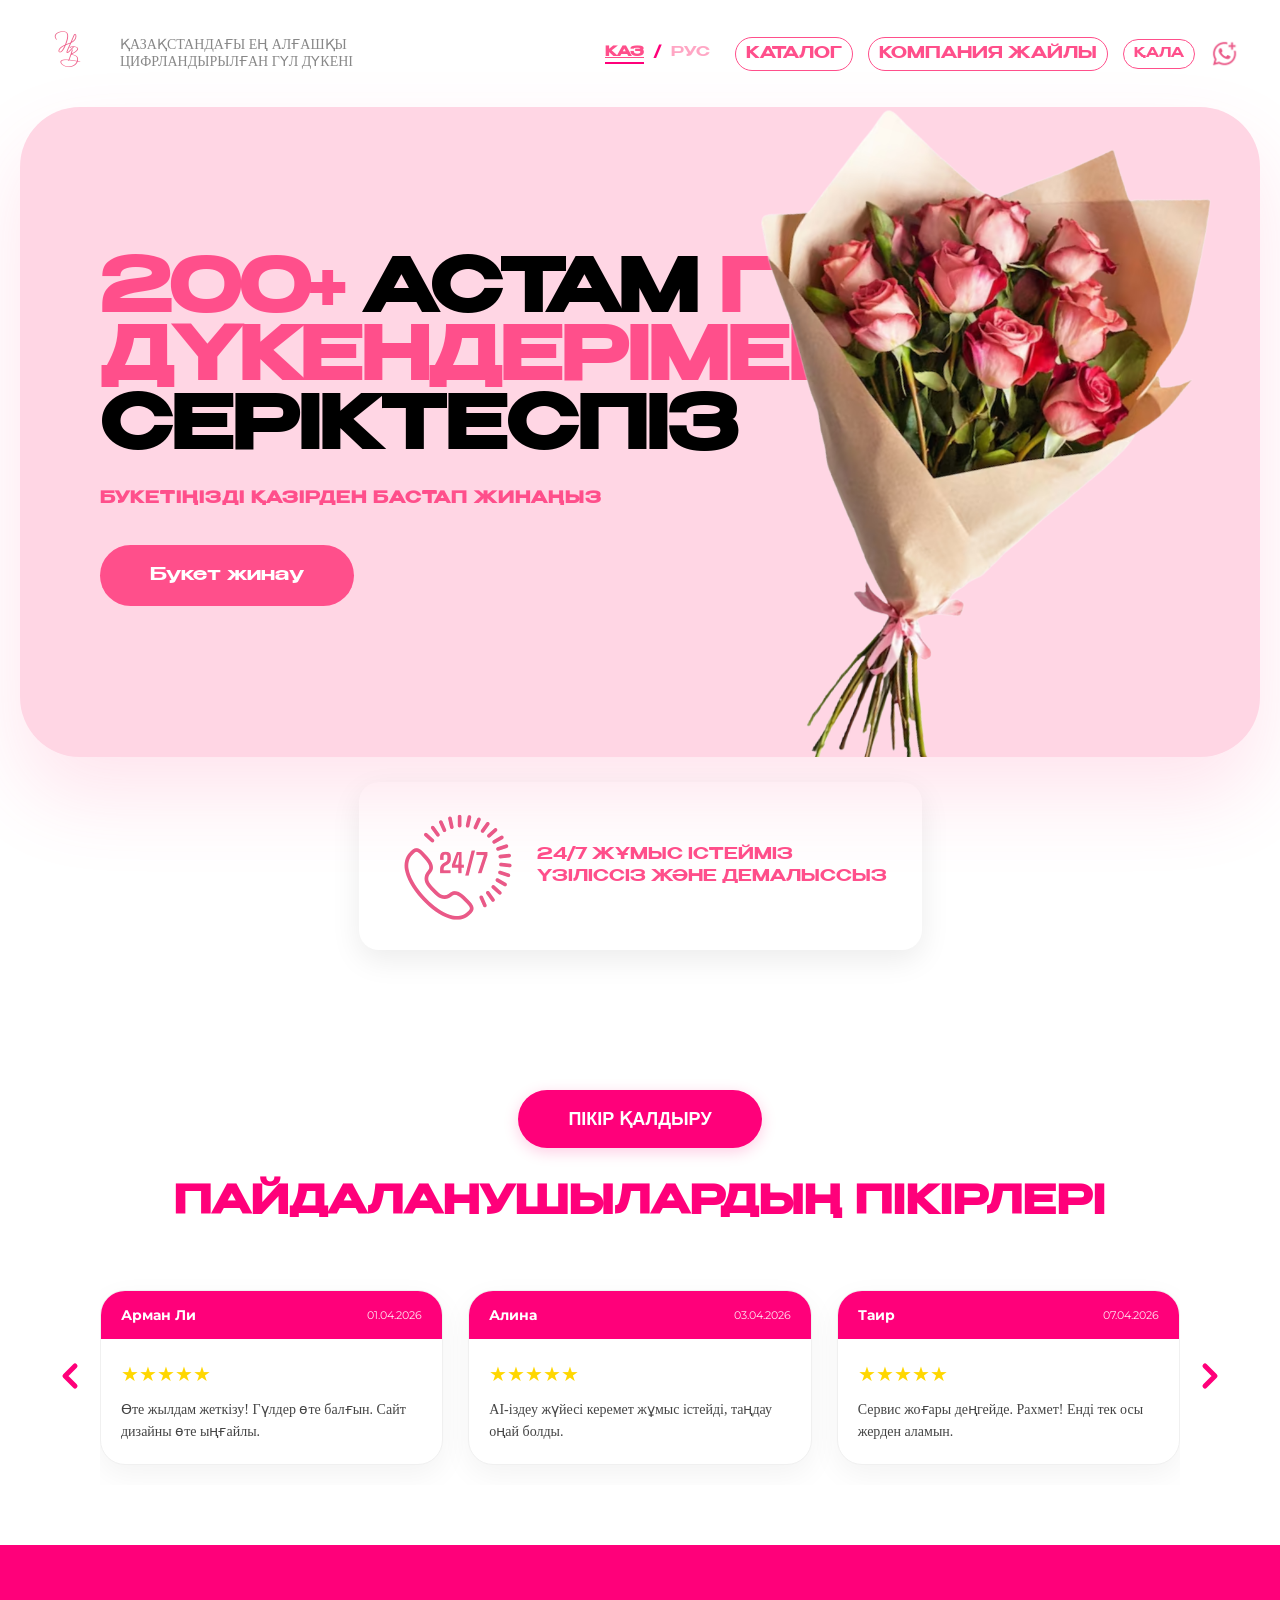
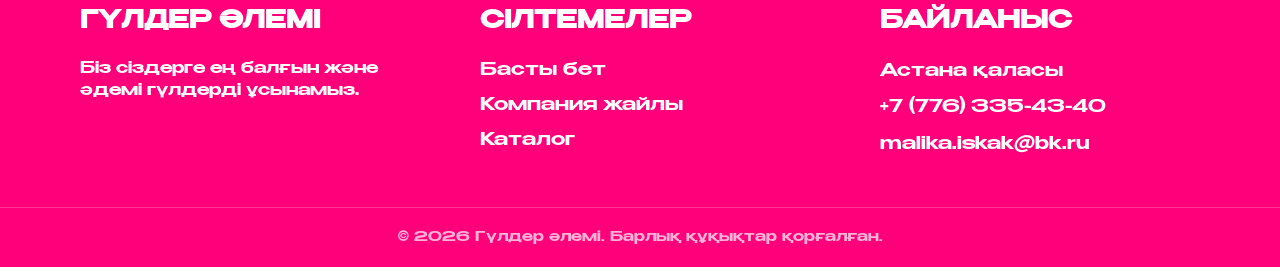
==== index.html @ bf3012ef "Add files via upload" ====
<!DOCTYPE html>
<html lang="kk">
<head>
<meta charset="UTF-8">
<meta name="viewport" content="width=device-width, initial-scale=1.0">
<title>Flower Service</title>
<link rel="stylesheet" href="style.css">
<link href="https://fonts.googleapis.com/css2?family=Montserrat:wght@400;700;900&display=swap" rel="stylesheet">

<style>
    :root {
        --pink: #FF007A;
        --light-pink: #FFF5F9;
    }

    body { font-family: 'Montserrat', sans-serif; margin: 0; }

    /* Секция отзывов */
    .reviews-section { padding: 60px 0; text-align: center; background: #fff; overflow: hidden; }

    /* Кнопка ТЕПЕРЬ САМАЯ ПЕРВАЯ */
    .btn-write-review {
        background: var(--pink);
        color: white;
        padding: 18px 50px;
        border-radius: 40px;
        border: none;
        cursor: pointer;
        font-size: 18px;
        font-weight: 700;
        transition: 0.3s;
        margin-bottom: 30px;
        text-transform: uppercase;
        box-shadow: 0 4px 15px rgba(255, 0, 122, 0.2);
    }
    .btn-write-review:hover { transform: scale(1.03); box-shadow: 0 6px 20px rgba(255, 0, 122, 0.4); }

    /* Заголовок ПОД кнопкой */
    .reviews-title {
        font-weight: 900;
        color: var(--pink);
        font-size: clamp(24px, 5vw, 38px);
        text-transform: uppercase;
        margin-bottom: 40px;
        letter-spacing: 1px;
    }

    /* Карусель */
    .carousel-container {
        display: flex;
        align-items: center;
        justify-content: center;
        max-width: 1200px;
        margin: 0 auto;
        position: relative;
    }
    .carousel-track-container { width: 90%; overflow: hidden; padding: 20px 0; }
    .carousel-track { display: flex; transition: transform 0.6s cubic-bezier(0.25, 1, 0.5, 1); gap: 25px; }

    /* Карточка отзыва */
    .review-card {
        min-width: calc(33.333% - 17px);
        background: white;
        border-radius: 25px;
        overflow: hidden;
        display: flex;
        flex-direction: column;
        box-shadow: 0 10px 30px rgba(0,0,0,0.05);
        border: 1px solid #f0f0f0;
        text-align: left;
    }

    .review-card-header {
        background: var(--pink);
        padding: 15px 20px;
        display: flex;
        justify-content: space-between;
        align-items: center;
        color: white;
    }
    .review-name { font-weight: 700; font-size: 14px; }
    .review-date { font-size: 11px; opacity: 0.9; }

    .review-body { padding: 20px; }
    .review-stars { color: #FFD700; font-size: 20px; margin-bottom: 10px; }
    .review-text { font-size: 14px; color: #444; line-height: 1.6; font-weight: 400; }

    /* Навигация */
    .nav-arrow { background: none; border: none; cursor: pointer; padding: 10px; transition: 0.3s; }
    .nav-arrow svg { width: 40px; height: 40px; fill: none; stroke: var(--pink); stroke-width: 3; }
    .nav-arrow:hover { transform: scale(1.2); }

    /* Оверлей модального окна */
    #review-overlay {
        position: fixed; top: 0; left: 0; width: 100%; height: 100%;
        background: rgba(0, 0, 0, 0); z-index: 9999; visibility: hidden;
        backdrop-filter: blur(0px); transition: 0.5s; display: flex; align-items: center; justify-content: center;
    }
    #review-overlay.active { background: rgba(0, 0, 0, 0.7); visibility: visible; backdrop-filter: blur(8px); }

    .modal-step {
        background: white; width: 90%; max-width: 550px; border-radius: 35px;
        padding: 50px; box-sizing: border-box; display: none; flex-direction: column; gap: 20px;
        box-shadow: 0 25px 50px rgba(0,0,0,0.3); transform: scale(0.8); transition: 0.3s;
        text-align: center; position: relative;
    }
    .modal-step.active { display: flex; transform: scale(1); }

    /* Кнопка закрытия (Икс) */
    .close-modal-btn {
        position: absolute; top: 20px; right: 25px;
        font-size: 32px; color: var(--pink); cursor: pointer;
        font-weight: bold; line-height: 1; transition: 0.3s;
    }
    .close-modal-btn:hover { transform: scale(1.2); }

    .modal-step h2 { color: var(--pink); font-weight: 900; text-transform: uppercase; font-size: 24px; margin: 0; }

    .modal-step input, .modal-step textarea {
        background: #f9f9f9; border: 2px solid #eee; padding: 15px 20px;
        border-radius: 15px; font-family: inherit; font-size: 16px; outline: none; transition: 0.3s;
    }
    .modal-step input:focus, .modal-step textarea:focus { border-color: var(--pink); background: white; }

    /* Класс для пустых полей */
    .input-error { border-color: #ff4d4d !important; background: #fff1f1 !important; }

    .modal-buttons { display: flex; gap: 10px; justify-content: center; width: 100%; }

    .btn-next-step {
        background: var(--pink); color: white; border: none; padding: 18px;
        border-radius: 35px; font-weight: 700; cursor: pointer; text-transform: uppercase; font-size: 16px; flex: 2;
    }
    .btn-back-step {
        background: #e0e0e0; color: #555; border: none; padding: 18px;
        border-radius: 35px; font-weight: 700; cursor: pointer; text-transform: uppercase; font-size: 16px; flex: 1;
    }

    .star-selector { display: flex; justify-content: center; gap: 15px; margin: 20px 0; }
    .star-selector span { font-size: 55px; color: #e0e0e0; cursor: pointer; transition: 0.2s; }
    .star-selector span.hovered, .star-selector span.selected { color: #FFB800; transform: scale(1.1); }

    @media (max-width: 900px) { .review-card { min-width: calc(50% - 13px); } }
    @media (max-width: 600px) { .review-card { min-width: 100%; } .nav-arrow { display: none; } }
</style>
</head>

<body>

<header class="header">
  <div class="header-left">
    <a href="index.html"><img src="images/logo.png" class="logo"></a>
    <div class="slogan">ҚАЗАҚСТАНДАҒЫ ЕҢ АЛҒАШҚЫ ЦИФРЛАНДЫРЫЛҒАН ГҮЛ ДҮКЕНІ</div>
  </div>

  <div class="header-right-nav">
    <div class="lang-switch">
        <a href="index.html" class="lang active">КАЗ</a> /
        <a href="index_ru.html" class="lang">РУС</a>
    </div>
    <a href="catalog.html" class="nav-btn">КАТАЛОГ</a>
    <a href="about.html" class="nav-btn">КОМПАНИЯ ЖАЙЛЫ</a>
    <div class="city-container">
        <button type="button" class="nav-btn" id="cityBtn">ҚАЛА</button>
        <div class="city-dropdown" id="cityMenu">
            <a href="#" class="city-link">Астана</a>
            <a href="#" class="city-link">Алматы</a>
        </div>
    </div>
    <a href="https://wa.me/77763354340" class="whatsapp-link">
        <img src="images/whastapp.png" alt="" class="whatsapp-icon-img">
    </a>
  </div>
</header>

<section class="hero-wrapper">
  <div class="hero">
    <div class="hero-text">
      <h1>
        <span class="count">200+</span>
        <span class="black">АСТАМ</span>
        <span class="pink">ГҮЛ</span><br>
        <span class="pink">ДҮКЕНДЕРІМЕН</span><br>
        <span class="black">СЕРІКТЕСПІЗ</span>
      </h1>
      <p class="subtitle-text">БУКЕТІҢІЗДІ ҚАЗІРДЕН БАСТАП ЖИНАҢЫЗ</p>
      <a href="AI.html" style="text-decoration: none;">
        <button class="main-btn">Букет жинау</button>
      </a>
    </div>
    <img src="images/bouquet.png" class="hero-image">
  </div>
</section>

<div class="info">
  <div class="info-box">
    <img src="images/phone.png">
    <div>
      <strong>24/7 ЖҰМЫС ІСТЕЙМІЗ</strong><br>
        ҮЗІЛІССІЗ ЖӘНЕ ДЕМАЛЫССЫЗ
    </div>
  </div>
</div>

<section class="reviews-section">
    <button class="btn-write-review" onclick="openReviewModal()">Пікір қалдыру</button>
    <h2 class="reviews-title">ПАЙДАЛАНУШЫЛАРДЫҢ ПІКІРЛЕРІ</h2>

    <div class="carousel-container">
        <button class="nav-arrow" onclick="moveSlide(-1)">
            <svg viewBox="0 0 24 24"><path d="M15 18l-6-6 6-6" stroke-linecap="round" stroke-linejoin="round"/></svg>
        </button>
        <div class="carousel-track-container">
            <div class="carousel-track" id="reviewsTrack"></div>
        </div>
        <button class="nav-arrow" onclick="moveSlide(1)">
            <svg viewBox="0 0 24 24"><path d="M9 18l6-6-6-6" stroke-linecap="round" stroke-linejoin="round"/></svg>
        </button>
    </div>
</section>

<div id="review-overlay">
    <div class="modal-step active" id="step1">
        <div class="close-modal-btn" onclick="closeReviewModal()">×</div>
        <h2>Өзіңізді таныстырыңыз</h2>
        <input type="text" id="revName" placeholder="Атыңыз">
        <input type="text" id="revSurname" placeholder="Жөніңіз">
        <div class="modal-buttons">
            <button class="btn-next-step" onclick="validateStep1()">Келесі</button>
        </div>
    </div>

    <div class="modal-step" id="step2">
        <div class="close-modal-btn" onclick="closeReviewModal()">×</div>
        <h2>Пікіріңізді жазыңыз</h2>
        <textarea id="revText" placeholder="Сізге бәрі ұнады ма?"></textarea>
        <div class="modal-buttons">
            <button class="btn-back-step" onclick="goToStep(1)">Артқа</button>
            <button class="btn-next-step" onclick="validateStep2()">Келесі</button>
        </div>
    </div>

    <div class="modal-step" id="step3">
        <div class="close-modal-btn" onclick="closeReviewModal()">×</div>
        <h2>Бізді бағалаңыз</h2>
        <div class="star-selector" id="starContainer">
            <span data-v="1">★</span><span data-v="2">★</span><span data-v="3">★</span><span data-v="4">★</span><span data-v="5">★</span>
        </div>
        <p style="color: #999; font-size: 14px;">Жұлдызшаны таңдаған соң пікір жарияланады</p>
        <div class="modal-buttons">
            <button class="btn-back-step" onclick="goToStep(2)">Назад</button>
        </div>
    </div>
</div>

<footer class="main-footer">
    <div class="footer-container">
        <div class="footer-section">
            <h3 class="footer-title">ГҮЛДЕР ӘЛЕМІ</h3>
            <p>Біз сіздерге ең балғын және әдемі гүлдерді ұсынамыз.</p>
        </div>
        <div class="footer-section">
            <h3 class="footer-title">Сілтемелер</h3>
            <ul class="footer-links">
                <li><a href="index.html">Басты бет</a></li>
                <li><a href="about.html">Компания жайлы</a></li>
                <li><a href="catalog.html">Каталог</a></li>
            </ul>
        </div>
        <div class="footer-section">
            <h3 class="footer-title">Байланыс</h3>
            <ul class="footer-contact">
                <li> Астана қаласы</li>
                <li> +7 (776) 335-43-40</li>
                <li> malika.iskak@bk.ru</li>
            </ul>
        </div>
    </div>
    <div class="footer-bottom">
        <p>&copy; 2026 Гүлдер әлемі. Барлық құқықтар қорғалған.</p>
    </div>
</footer>

<script>
    let currentSlide = 0;
    let selectedStars = 0;
    // ОБЩИЙ КЛЮЧ
    const STORAGE_KEY = 'userReviews_shared';

    const initialReviews = [
        { name: "Арман", surname: "Ли", text: "Өте жылдам жеткізу! Гүлдер өте балғын. Сайт дизайны өте ыңғайлы.", stars: 5, date: "01.04.2026" },
        { name: "Алина", surname: "", text: "AI-іздеу жүйесі керемет жұмыс істейді, таңдау оңай болды.", stars: 5, date: "03.04.2026" },
        { name: "Таир", surname: "", text: "Сервис жоғары деңгейде. Рахмет! Енді тек осы жерден аламын.", stars: 5, date: "07.04.2026" }
    ];

    if (!localStorage.getItem(STORAGE_KEY)) {
        localStorage.setItem(STORAGE_KEY, JSON.stringify(initialReviews));
    }

    function renderReviews() {
        const track = document.getElementById('reviewsTrack');
        const reviews = JSON.parse(localStorage.getItem(STORAGE_KEY));
        track.innerHTML = reviews.map(rev => `
            <div class="review-card">
                <div class="review-card-header">
                    <span class="review-name">${rev.name} ${rev.surname}</span>
                    <span class="review-date">${rev.date}</span>
                </div>
                <div class="review-body">
                    <div class="review-stars">${'★'.repeat(rev.stars)}${'☆'.repeat(5-rev.stars)}</div>
                    <div class="review-text">${rev.text}</div>
                </div>
            </div>
        `).join('');
    }

    function openReviewModal() { document.getElementById('review-overlay').classList.add('active'); }

    function closeReviewModal() {
        document.getElementById('review-overlay').classList.remove('active');
        setTimeout(() => goToStep(1), 400);
    }

    function goToStep(step) {
        document.querySelectorAll('.modal-step').forEach(el => el.classList.remove('active'));
        document.getElementById('step' + step).classList.add('active');
    }

    function validateStep1() {
        const name = document.getElementById('revName');
        const surname = document.getElementById('revSurname');
        let isValid = true;
        if (!name.value.trim()) { name.classList.add('input-error'); isValid = false; }
        else { name.classList.remove('input-error'); }
        if (!surname.value.trim()) { surname.classList.add('input-error'); isValid = false; }
        else { surname.classList.remove('input-error'); }
        if (isValid) goToStep(2);
    }

    function validateStep2() {
        const text = document.getElementById('revText');
        if (!text.value.trim()) {
            text.classList.add('input-error');
        } else {
            text.classList.remove('input-error');
            goToStep(3);
        }
    }

    const stars = document.querySelectorAll('#starContainer span');
    stars.forEach((star, index) => {
        star.onmouseover = () => stars.forEach((s, i) => i <= index ? s.classList.add('hovered') : s.classList.remove('hovered'));
        star.onmouseout = () => stars.forEach(s => s.classList.remove('hovered'));
        star.onclick = () => {
            selectedStars = index + 1;
            saveReview();
        };
    });

    function saveReview() {
        const name = document.getElementById('revName').value;
        const surname = document.getElementById('revSurname').value;
        const text = document.getElementById('revText').value;
        const date = new Date().toLocaleDateString('ru-RU');

        const reviews = JSON.parse(localStorage.getItem(STORAGE_KEY));
        reviews.unshift({ name, surname, text, stars: selectedStars, date });
        localStorage.setItem(STORAGE_KEY, JSON.stringify(reviews));

        document.getElementById('review-overlay').classList.remove('active');

        setTimeout(() => {
            goToStep(1);
            document.getElementById('revName').value = '';
            document.getElementById('revSurname').value = '';
            document.getElementById('revText').value = '';
            renderReviews();
            currentSlide = 0;
            updateSlider();
        }, 500);
    }

    function updateSlider() {
        const track = document.getElementById('reviewsTrack');
        const cards = document.querySelectorAll('.review-card');
        if (cards.length === 0) return;
        const cardWidth = cards[0].offsetWidth + 25;
        track.style.transform = `translateX(-${currentSlide * cardWidth}px)`;
    }

    function moveSlide(dir) {
        const reviews = JSON.parse(localStorage.getItem(STORAGE_KEY));
        const maxSlides = Math.max(0, reviews.length - (window.innerWidth > 900 ? 3 : window.innerWidth > 600 ? 2 : 1));
        currentSlide = Math.min(Math.max(currentSlide + dir, 0), maxSlides);
        updateSlider();
    }

    window.addEventListener('load', () => {
        renderReviews();
        updateSlider();
    });

    document.getElementById('cityBtn').onclick = (e) => {
        e.stopPropagation();
        document.getElementById('cityMenu').classList.toggle('show-cities');
    };
    document.querySelectorAll('.city-link').forEach(link => {
        link.onclick = function(e) {
            e.preventDefault();
            document.getElementById('cityBtn').textContent = this.textContent;
            document.getElementById('cityMenu').classList.remove('show-cities');
        };
    });
    document.onclick = () => document.getElementById('cityMenu').classList.remove('show-cities');
</script>
</body>
</html>
---- style.css ----
@font-face {
    font-family: 'Benzin';
    src: url('fonts/benzin-semibold.otf') format('opentype');
}

* {
    margin: 0;
    padding: 0;
    box-sizing: border-box;
}

body {
    background: white;
    font-family: 'Times New Roman', Times, serif;
    font-weight: normal;
}

.slogan {
    font-size: 15px;
    color: #888;
    max-width: 300px;
    font-weight: normal;
    font-family: 'Times New Roman', Times, serif;
}

.nav-btn,
.main-btn,
.city-btn,
.hero-text h1,
.count,
.pink,
.info-box,
.lang-switch,
.header a,
.about-header h1,
.subtitle-text,
header a button,
h1 {
    font-family: 'Benzin', sans-serif !important;
}

strong,
b,
li,
.about-text strong,
.about-text b {
    font-weight: normal !important;
}

.header {
    display: flex;
    justify-content: space-between;
    align-items: center;
    padding: 20px 40px;
}

.header-left {
    display: flex;
    align-items: center;
    gap: 15px;
}

.logo { height: 120px; }

.header-right {
    display: flex;
    align-items: center;
    gap: 30px;
}

.nav-btn,
.city-btn {
    background: #ffffff;
    border: 1px solid #ff4f8b;
    color: #ff4f8b;
    padding: 5px 10px;
    border-radius: 1000px;
    cursor: pointer;
    transition: 1.0s ease;
    white-space: nowrap;
    text-decoration: none;
    display: inline-block;
}

.nav-btn:hover,
.city-btn:hover { background: #e6e6e6; }


.whatsapp-btn { display: inline-block; }
.whatsapp {
    width: 40px;
    height: 40px;
    object-fit: contain;
    display: block;
}

.hero-wrapper { padding: 0 20px; }
.hero {
    max-width: 1600px;
    min-height: 650px;
    margin: auto;
    background: #ffd6e4;
    border-radius: 60px;
    padding: 60px 80px;
    display: flex;
    align-items: center;
    position: relative;
    overflow: hidden;
    box-shadow: 0 40px 80px rgba(255,79,139,.15);
}

.hero-text h1 {
    font-size: 72px;
    line-height: .95;
    letter-spacing: -1px;
}

.subtitle-text {
    font-size: 16px;
    color: #ff4f8b;
    display: block;
    margin-bottom: 20px;
}

.count, .pink { color: #ff4f8b; }
.black { color: black; }

.hero-text p {
    margin: 25px 0 35px;
    color: #ff4f8b;
    font-weight: 600;
    letter-spacing: 1px;
}

.main-btn {
    background: #ff4f8b;
    color: white;
    border: none;
    padding: 18px 50px;
    border-radius: 40px;
    font-size: 18px;
    cursor: pointer;
}

.hero-image {
    width: 850px;
    position: absolute;
    right: -130px;
    bottom: -130px;
}

.info { display: flex; justify-content: center; margin-top: 25px; }
.info-box {
    display: flex;
    gap: 15px;
    align-items: center;
    color: #ff4f8b;
    background: white;
    border-radius: 20px;
    padding: 20px 35px;
    box-shadow: 0 10px 30px rgba(0,0,0,.08);
}

.city-menu {
    position: absolute;
    top: 40px;
    right: 0;
    background: white;
    border-radius: 15px;
    box-shadow: 0 10px 25px rgba(0,0,0,.1);
    padding: 10px;
    display: none;
    flex-direction: column;
    gap: 10px;
    min-width: 150px;
    z-index: 10;
}
.city-menu.active { display: flex; }

.lang-switch {
    color: #ff4f8b;
    font-size: 14px;
    display: flex;
    gap: 10px;
}
.lang { cursor: pointer; transition: all 0.3s ease; }
.lang.active { font-weight: bold; text-decoration: underline; }

.page-container {
    max-width: 1200px;
    margin: 60px auto;
    padding: 0 40px;
}

.about-text ul li {
    font-weight: normal !important;
}
.about-image-side img {
    width: 100%;
    max-width: 300px;
    border-radius: 20px;
}

.about-intro-wrapper {
    display: flex;
    align-items: flex-start;
    gap: 50px;
    margin-bottom: 50px;
}

.about-image-side {
    flex: 0 0 280px;
}

.about-image-side img {
    width: 100%;
    height: auto;
    border-radius: 25px;
    display: block;
    object-fit: cover;
}

.about-text-side {
    flex: 1;
    display: flex;
    flex-direction: column;
}


.about-main-title {
    font-family: 'Benzin', sans-serif !important;
    color: #ff4f8b;
    font-size: 35px;
    margin-bottom: 30px;
    text-align: left !important;
}


.about-description p {
    font-family: 'Times New Roman', Times, serif !important;
    font-weight: normal !important;
    font-size: 25px;
    line-height: 1.6;
    color: #333;
    margin-bottom: 20px;
    text-align: left;
}

.photo-caption {
    font-family: 'Benzin', sans-serif !important;
    font-weight: bold !important;
    color: #ff4f8b;
    font-size: 20px;
    margin-top: 15px;
    text-align: center;
    line-height: 1.2;
}


.about-image-side {
    display: flex;
    flex-direction: column;
    align-items: center;
    flex: 0 0 280px;
}
.lang-switch a {
    text-decoration: none;
    color: #ff4f8b;
    opacity: 0.5;
    transition: 0.3s;
}

.lang-switch a.active {
    opacity: 1;
    font-weight: bold;
}

.about-text p {
    font-family: 'Times New Roman', Times, serif !important;
    font-size: 24px !important;
    line-height: 1.5;
    margin-bottom: 25px;
    font-weight: normal !important;
}

.about-text ul li {
    font-family: 'Times New Roman', Times, serif !important;
    font-size: 24px !important;
    margin-bottom: 15px;
    font-weight: normal !important;
}

.about-text strong, .about-text b {
    font-size: 24px !important;
    font-weight: bold !important;
}

.about-text ul {
    list-style: none;
    padding: 0;
    margin: 0;
}

.about-text ul li {
    font-family: 'Times New Roman', Times, serif !important;
    font-size: 24px !important;
    line-height: 1.6;
    margin-bottom: 15px;
    font-weight: normal !important;
}

.header {
    display: flex;
    align-items: center;
    padding: 20px 40px;
    background: white;
}

.header-left {
    display: flex;
    align-items: center;
    gap: 20px;
}

.header-right-nav {
    margin-left: auto;
    display: flex;
    align-items: center;
    gap: 20px;
}

.city-container {
    position: relative;
}

.city-dropdown {
    display: none;
    position: absolute;
    top: 110%;
    left: 0;
    background: white;
    border: 1px solid #ff4f8b;
    border-radius: 15px;
    box-shadow: 0 5px 15px rgba(0,0,0,0.1);
    z-index: 1000;
    min-width: 120px;
}

.city-dropdown a {
    display: block;
    padding: 10px 15px;
    color: #ff4f8b;
    text-decoration: none;
    font-family: 'Benzin', sans-serif;
    font-size: 14px;
}

.city-dropdown a:hover {
    background: #fff0f5;
}

.show-cities {
    display: block !important;
}
}

.nav-btn {
    font-family: 'Benzin', sans-serif !important;
    color: #ff4f8b;
    text-decoration: none;
    border: 1px solid #ff4f8b;
    padding: 8px 20px;
    border-radius: 50px;
    font-size: 14px;
    transition: 0.3s;
}

.nav-btn:hover {
    background: #ff4f8b;
    color: white;
}

.city-container {
    position: relative;
    display: inline-block;
}

.city-dropdown {
    display: none;
    position: absolute;
    top: 100%;
    left: 0;
    background-color: white;
    box-shadow: 0px 8px 16px rgba(0,0,0,0.1);
    border-radius: 15px;
    z-index: 100;
    min-width: 120px;
    margin-top: 10px;
    overflow: hidden;
}

.city-dropdown {
    display: none;
    position: absolute;
    background: white;
    border: 1px solid #ff4f8b;
    border-radius: 15px;
    z-index: 1000;
}

.show-cities {
    display: block !important;
}

.city-dropdown a:hover {
    background-color: #f1f1f1;
}

.whatsapp-link {
    text-decoration: none !important;
    display: flex;
    align-items: center;
}

.whatsapp-icon-img {
    width: 30px;
    height: 30px;
    display: block;
    object-fit: contain;
}

.main-footer {
    background-color: #ff007f;
    padding: 80px 0 40px 0;
    font-family: 'Benzin', 'Russo One', sans-serif;
    color: #ffd1dc;
}

.footer-container {
    max-width: 1200px;
    margin: 0 auto;
    display: flex;
    justify-content: space-between;
    align-items: flex-start;
    padding: 0 40px;
}

.footer-section {
    flex: 1;
    margin: 0 20px;
}


.footer-title {
    color: #ffffff;
    font-size: 1.8rem;
    text-transform: uppercase;
    margin-bottom: 35px;
    text-shadow: none;
    font-weight: bold;
    display: block;
}


.footer-links, .footer-contact {
    list-style: none;
    padding: 0;
    margin: 0;
}

.footer-links li, .footer-contact li {
    margin-bottom: 20px;
    font-size: 1.1rem;
}


.footer-links a {
    color: #ffd1dc;
    text-decoration: none;
    transition: 0.3s ease;
}

.footer-links a:hover {
    color: #ffffff;
    text-shadow: 0 0 10px #ffffff;
}

.footer-contact li {
    line-height: 1.5;
}


.footer-bottom {
    text-align: center;
    margin-top: 80px;
    padding-top: 30px;
    border-top: 1px solid rgba(255, 255, 255, 0.2);
    font-size: 0.9rem;
    color: rgba(255, 255, 255, 0.7);
}
:root {
    --pink: #FF007A;
    --light-pink: #FFD1E8;
}

.products-grid {
    display: grid;
    grid-template-columns: repeat(3, 1fr);
    gap: 20px;
    flex-grow: 1;
    margin-right: 60px; /* место для боковой плашки */
}

/* Стили карточки-ссылки */
.product-card {
    text-decoration: none; /* Убираем подчеркивание */
    color: inherit;
    transition: transform 0.2s;
    display: block;
}

.product-card:hover {
    transform: translateY(-5px); /* Эффект при наведении */
}

.product-card img {
    width: 100%;
    border-radius: 10px;
    aspect-ratio: 1 / 1;
    object-fit: cover;
}

.product-name {
    font-weight: bold;
    margin-top: 10px;
    text-align: center;
}

.product-price {
    color: #666;
    text-align: center;
    font-size: 0.9em;
}

/* Боковая вертикальная надпись */
.side-banner {
    position: absolute;
    right: 0;
    top: 0;
    background-color: var(--pink);
    color: white;
    width: 50px;
    height: 100%;
    border-radius: 25px 0 0 25px;
    display: flex;
    align-items: center;
    justify-content: center;
}

.side-banner span {
    writing-mode: vertical-rl;
    transform: rotate(180deg);
    font-weight: bold;
    white-space: nowrap;
}

.city-badge {
    border: 1px solid var(--pink);
    padding: 5px 10px;
    border-radius: 15px;
    background: white;
    font-weight: bold;
}

/* Контейнер для правильного позиционирования боковой панели */
.content-wrapper {
    display: flex;
    position: relative;
    padding-right: 70px; /* отступ для розовой полоски */
    align-items: flex-start;
}

/* Стили заголовка как на референсе */
.catalog-header h1 {
    background-color: var(--light-pink);
    color: var(--pink);
    display: inline-block;
    padding: 10px 60px;
    border-radius: 40px;
    font-size: 24px;
    margin: 20px 0 40px 0;
    width: 100%;
    text-align: center;
}

/* Ограничение размеров изображений */
.img-wrapper img {
    width: 100%;
    height: 300px; /* фиксированная высота для ровной сетки */
    object-fit: cover;
    border-radius: 15px;
}

.sidebar {
    min-width: 200px;
    margin-right: 30px;
}

/* Стили карточки товара */
.product-card {
    text-decoration: none;
    color: inherit;
    text-align: center;
    display: block;
    /* Добавляем плавность перехода */
    transition: transform 0.3s ease, box-shadow 0.3s ease;
}

/* Эффект при наведении */
.product-card:hover {
    /* Карточка приподнимается на 10 пикселей */
    transform: translateY(-10px);
}

.product-card img {
    width: 100%;
    aspect-ratio: 1/1;
    object-fit: cover;
    border-radius: 15px;
    background: #f5f5f5;
    /* Добавляем легкую тень при наведении на само фото */
    transition: box-shadow 0.3s ease;
}

.product-card:hover img {
    box-shadow: 0 10px 20px rgba(255, 0, 122, 0.2); /* Розоватая тень */
}

/* Выравнивание левой части (Лого + Слоган) */
.header-left {
    display: flex;
    align-items: center;
    gap: 20px; /* Расстояние между лого и текстом */
}

.logo {
    height: 60px; /* Настройте под ваш размер */
    width: auto;
}

.slogan {
    font-size: 14px;
    color: #888;
    max-width: 280px;
    line-height: 1.2;
    font-family: 'Times New Roman', Times, serif;
    text-transform: uppercase;
}

/* Выравнивание правой части (Навигация) */
.header-right-nav {
    display: flex;
    align-items: center;
    gap: 15px;
}

/* Стили для переключателя КАЗ / РУС */
.lang-switch {
    font-family: 'Benzin', sans-serif;
    font-size: 14px;
    color: var(--pink);
    margin-right: 10px;
}

.lang {
    text-decoration: none;
    color: var(--pink);
    opacity: 0.5;
    transition: 0.3s;
}

.lang.active {
    opacity: 1;
    font-weight: bold;
    border-bottom: 2px solid var(--pink);
}

.whatsapp-icon-img {
    width: 30px;
    height: 30px;
    display: block;
}

/* Растягиваем футер на всю ширину */
.main-footer {
    background-color: #ff007a; /* Ваш ярко-розовый цвет */
    width: 100vw;
    position: relative;
    left: 50%;
    right: 50%;
    margin-left: -50vw;
    margin-right: -50vw;
    padding: 60px 0 20px 0;
    color: white;
}

/* Контент внутри футера центрируем */
.footer-container {
    max-width: 1200px;
    margin: 0 auto;
    display: flex;
    justify-content: space-around;
    padding: 0 20px;
    gap: 40px;
}

.footer-section {
    flex: 1;
}

.footer-title {
    font-size: 24px;
    font-weight: bold;
    margin-bottom: 20px;
    text-transform: uppercase;
}

.footer-links, .footer-contact {
    list-style: none;
    padding: 0;
}

.footer-links li, .footer-contact li {
    margin-bottom: 10px;
}

.footer-links a {
    color: white;
    text-decoration: none;
    transition: opacity 0.3s;
}

.footer-links a:hover {
    opacity: 0.8;
}

.footer-bottom {
    text-align: center;
    margin-top: 40px;
    padding-top: 20px;
    border-top: 1px solid rgba(255, 255, 255, 0.2);
    font-size: 14px;
}

/* Стили для раздела отзывов */
.reviews-section {
    padding: 60px 40px;
    background-color: #fff;
    text-align: center;
}

.reviews-title {
    font-family: 'Benzin', sans-serif;
    color: #FF007A;
    font-size: 32px;
    margin-bottom: 40px;
    text-transform: uppercase;
}

.reviews-container {
    display: flex;
    justify-content: center;
    gap: 25px;
    flex-wrap: wrap; /* Чтобы на мобилках карточки вставали друг под друга */
}

.review-card {
    width: 350px;
    background-color: #FFE5F0; /* Светло-розовый фон карточки */
    border-radius: 30px;
    overflow: hidden;
    display: flex;
    flex-direction: column;
    box-shadow: 0 4px 15px rgba(0,0,0,0.05);
}

.review-header {
    background-color: #FF007A; /* Ярко-розовая шапка */
    padding: 15px 25px;
    display: flex;
    justify-content: space-between;
    align-items: center;
    color: white;
    font-family: 'Benzin', sans-serif;
    font-size: 14px;
}

.stars {
    color: #FFD700; /* Золотой цвет для звезд */
    font-size: 16px;
}

.review-body {
    padding: 25px;
    font-family: 'Times New Roman', serif;
    font-size: 16px;
    line-height: 1.5;
    color: #333;
    text-align: left;
}

/* Адаптация для мобильных устройств */
@media (max-width: 768px) {
    .review-card {
        width: 100%;
    }
}

.reviews-section {
    margin-top: 80px; /* Баннер мен пікірлер арасындағы қашықтық */
    padding: 60px 40px;
    background-color: #fff;
    text-align: center;
}

.reviews-title {
    font-family: 'Benzin', sans-serif;
    color: #FF007A;
    font-size: 32px;
    margin-bottom: 40px;
    text-transform: uppercase;
}

.reviews-container {
    display: flex;
    justify-content: center;
    gap: 25px;
    flex-wrap: wrap;
}

.review-card {
    width: 350px;
    background-color: #FFE5F0;
    border-radius: 30px;
    overflow: hidden;
    display: flex;
    flex-direction: column;
    box-shadow: 0 4px 15px rgba(0,0,0,0.05);
}

.review-header {
    background-color: #FF007A;
    padding: 15px 25px;
    display: flex;
    justify-content: space-between;
    align-items: center;
    color: white;
    font-family: 'Benzin', sans-serif;
    font-size: 14px;
}

.stars {
    color: #FFD700;
    font-size: 16px;
}

.review-body {
    padding: 25px;
    font-family: 'Times New Roman', serif;
    font-size: 16px;
    line-height: 1.5;
    color: #333;
    text-align: left;
}
.filter-title {
    font-family: 'Benzin', sans-serif;
    font-size: 18px;
    color: #000;
    margin-top: 25px;
    margin-bottom: 15px;
    text-transform: uppercase;
}

.filter-group {
    margin-bottom: 20px;
}ф

/* Стили для чекбокса, чтобы он был розовым как на макете */
.checkbox-container input:checked ~ .checkmark {
    background-color: #FF007A;
    border-color: #FF007A;
}
.product-card img {
            width: 100%;
            aspect-ratio: 1/1;
            object-fit: cover;
            border-radius: 15px;
            background: #f5f5f5; /* Серый фон, если картинка не прогрузилась */
            transition: 0.3s;
            display: block;
        }
        /* Адаптация под мобильные телефоны */
@media screen and (max-width: 480px) {
    /* 1. Делаем так, чтобы текст не вылезал за края */
    body {
        padding: 10px;
        font-size: 16px;
    }

    /* 2. Если у тебя есть блоки в ряд (например, карточки товаров),
       делаем их друг под другом */
    .hero, .info-box, .footer-container {
        flex-direction: column !important;
        text-align: center;
    }

    /* 3. Картинки букетов делаем на всю ширину экрана */
    .hero-image, .bouquet-card img {
        width: 100% !important;
        max-width: 300px;
        margin: 0 auto;
    }

    /* 4. Кнопки делаем крупнее, чтобы по ним было удобно попадать пальцем */
    .btn-order {
        width: 100%;
        padding: 20px;
    }
}
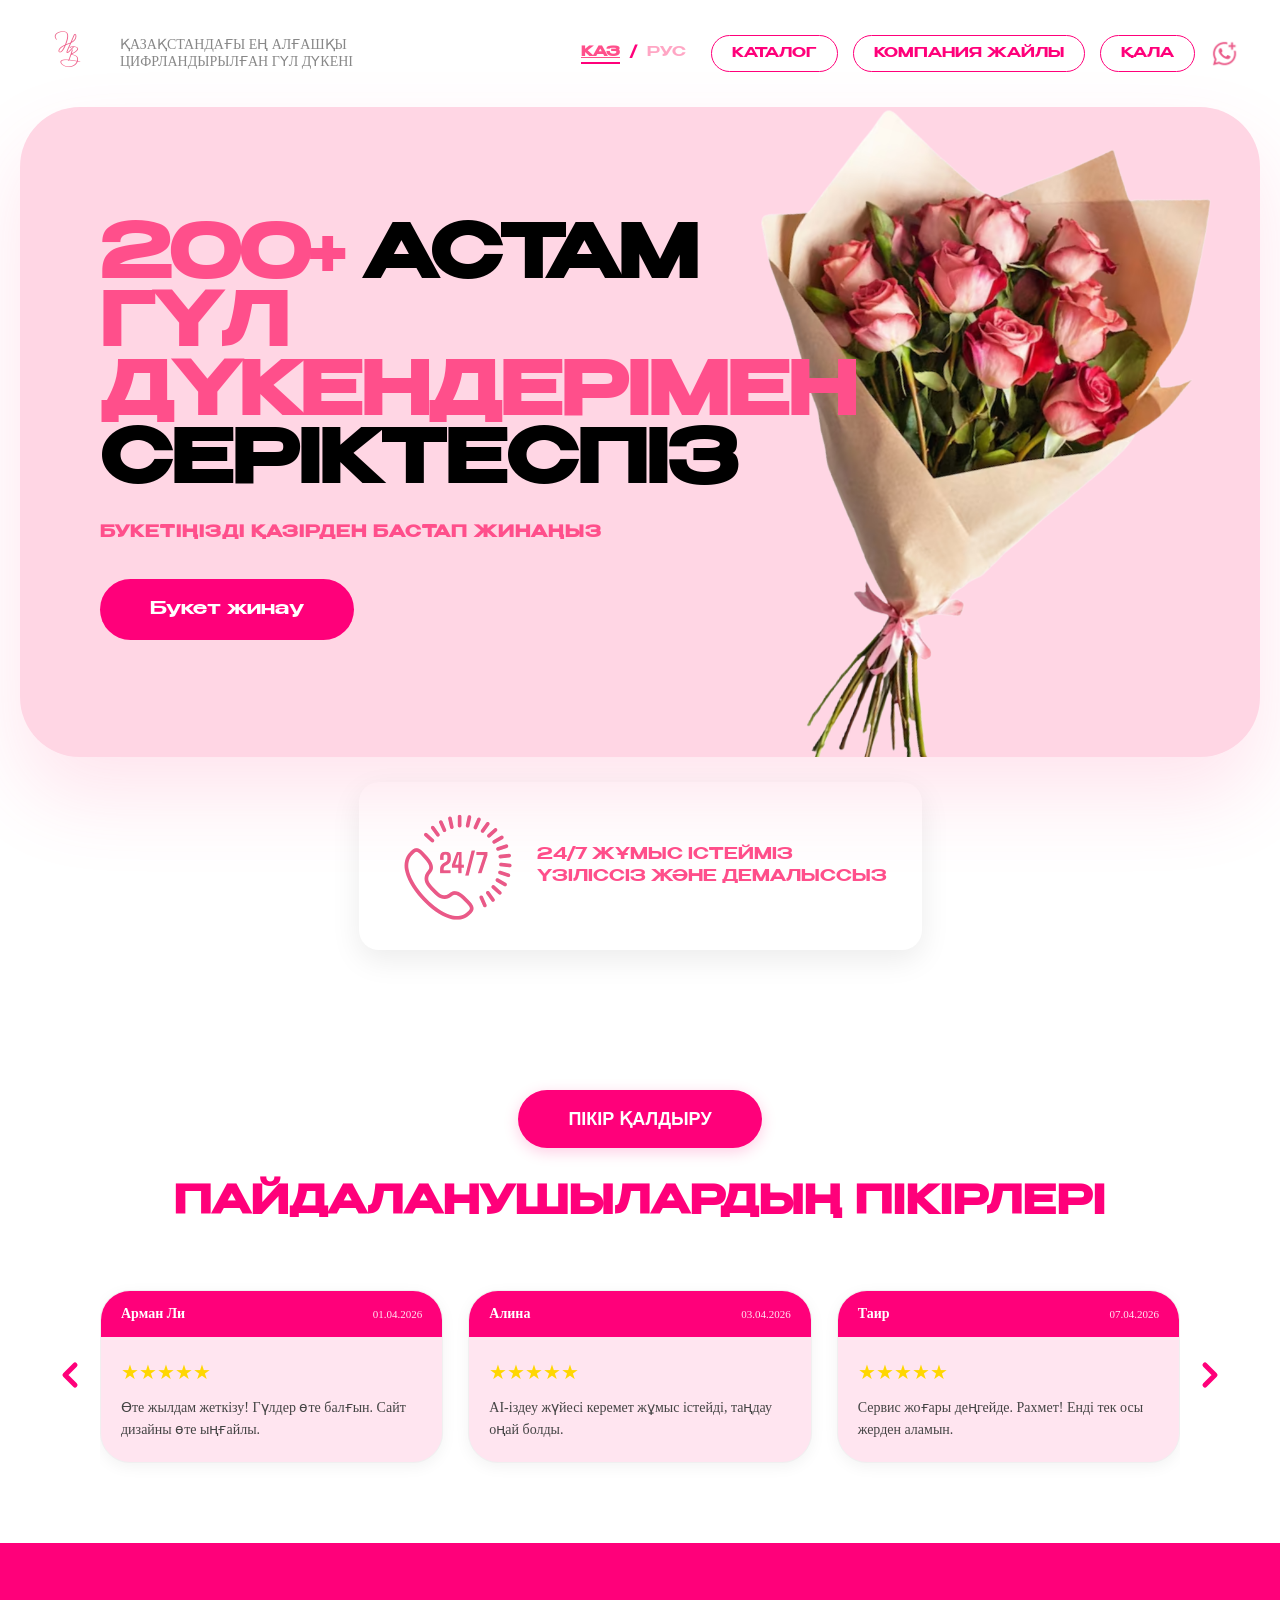
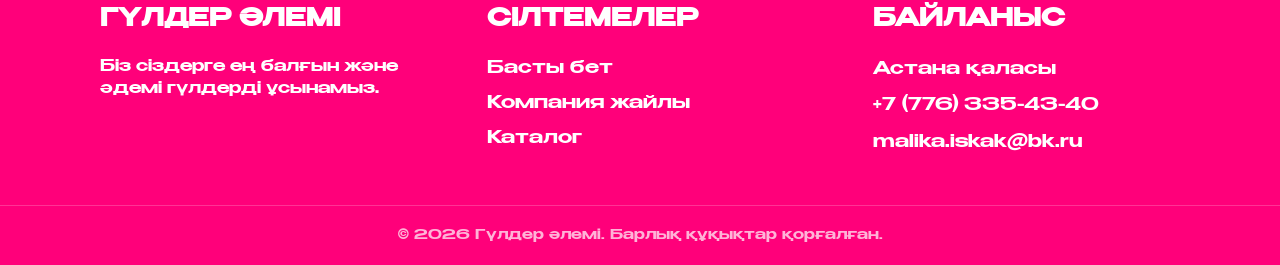
==== commit 9d8b3e07: "Update index.html" ====
--- a/index.html
+++ b/index.html
@@ -414,4 +414,5 @@
     document.onclick = () => document.getElementById('cityMenu').classList.remove('show-cities');
 </script>
 </body>
-</html>+</html>
+<link rel="stylesheet" href="mobile.css">
--- a/mobile.css
+++ b/mobile.css
@@ -0,0 +1,288 @@
+@font-face {
+    font-family: 'Benzin';
+    src: url('fonts/benzin-semibold.otf') format('opentype');
+}
+
+* {
+    margin: 0;
+    padding: 0;
+    box-sizing: border-box;
+}
+
+:root {
+    --pink: #FF007A;
+    --light-pink: #FFD1E8;
+}
+
+body {
+    background: white;
+    font-family: 'Times New Roman', Times, serif;
+    font-weight: normal;
+    overflow-x: hidden; /* Защита от горизонтальной прокрутки */
+}
+
+/* --- HEADER --- */
+.header {
+    display: flex;
+    justify-content: space-between;
+    align-items: center;
+    padding: 20px 40px;
+    background: white;
+}
+
+.header-left {
+    display: flex;
+    align-items: center;
+    gap: 20px;
+}
+
+.logo {
+    height: 60px;
+    width: auto;
+}
+
+.slogan {
+    font-size: 14px;
+    color: #888;
+    max-width: 280px;
+    line-height: 1.2;
+    font-family: 'Times New Roman', Times, serif;
+    text-transform: uppercase;
+}
+
+.header-right-nav {
+    margin-left: auto;
+    display: flex;
+    align-items: center;
+    gap: 15px;
+}
+
+/* --- TYPOGRAPHY & BUTTONS --- */
+.nav-btn, .main-btn, .city-btn, .hero-text h1, .count, .pink, .info-box, .lang-switch,
+.header a, .about-header h1, .subtitle-text, header a button, h1, .footer-title, .reviews-title {
+    font-family: 'Benzin', sans-serif !important;
+}
+
+.nav-btn, .city-btn {
+    background: #ffffff;
+    border: 1px solid var(--pink);
+    color: var(--pink);
+    padding: 8px 20px;
+    border-radius: 1000px;
+    cursor: pointer;
+    transition: 0.3s ease;
+    white-space: nowrap;
+    text-decoration: none;
+    font-size: 14px;
+}
+
+.nav-btn:hover, .city-btn:hover {
+    background: var(--pink);
+    color: white;
+}
+
+/* --- HERO SECTION --- */
+.hero-wrapper { padding: 0 20px; }
+.hero {
+    max-width: 1600px;
+    min-height: 650px;
+    margin: auto;
+    background: #ffd6e4;
+    border-radius: 60px;
+    padding: 60px 80px;
+    display: flex;
+    align-items: center;
+    position: relative;
+    overflow: hidden;
+    box-shadow: 0 40px 80px rgba(255,79,139,.15);
+}
+
+.hero-text {
+    position: relative;
+    z-index: 2;
+    max-width: 700px;
+}
+
+.hero-text h1 {
+    font-size: 72px;
+    line-height: .95;
+    letter-spacing: -1px;
+}
+
+.hero-image {
+    width: 850px;
+    position: absolute;
+    right: -130px;
+    bottom: -130px;
+    z-index: 1;
+}
+
+.main-btn {
+    background: var(--pink);
+    color: white;
+    border: none;
+    padding: 18px 50px;
+    border-radius: 40px;
+    font-size: 18px;
+    cursor: pointer;
+    transition: 0.3s;
+}
+
+/* --- CATALOG & GRID --- */
+.catalog-header h1 {
+    background-color: var(--light-pink);
+    color: var(--pink);
+    display: block;
+    padding: 12px 60px;
+    border-radius: 40px;
+    font-size: 24px;
+    margin: 20px auto 40px;
+    width: 90%;
+    text-align: center;
+}
+
+.layout {
+    display: flex;
+    padding: 0 5%;
+    gap: 20px;
+    position: relative;
+}
+
+.sidebar {
+    width: 220px;
+    flex-shrink: 0;
+}
+
+.products-grid {
+    display: grid;
+    grid-template-columns: repeat(3, 1fr);
+    gap: 30px;
+    flex-grow: 1;
+}
+
+.product-card {
+    text-decoration: none;
+    color: inherit;
+    text-align: center;
+    transition: transform 0.3s ease;
+}
+
+.product-card:hover { transform: translateY(-10px); }
+
+.product-card img {
+    width: 100%;
+    aspect-ratio: 1/1;
+    object-fit: cover;
+    border-radius: 15px;
+    background: #f5f5f5;
+}
+
+/* --- REVIEWS --- */
+.reviews-section {
+    padding: 60px 40px;
+    text-align: center;
+}
+
+.review-card {
+    width: 350px;
+    background-color: #FFE5F0;
+    border-radius: 30px;
+    overflow: hidden;
+    box-shadow: 0 4px 15px rgba(0,0,0,0.05);
+}
+
+.review-header {
+    background-color: var(--pink);
+    padding: 15px 25px;
+    display: flex;
+    justify-content: space-between;
+    color: white;
+}
+
+/* --- FOOTER --- */
+.main-footer {
+    background-color: var(--pink);
+    width: 100%;
+    padding: 60px 0 20px;
+    color: white;
+}
+
+.footer-container {
+    max-width: 1200px;
+    margin: 0 auto;
+    display: flex;
+    justify-content: space-around;
+    padding: 0 40px;
+}
+
+/* --- ADAPTIVE (MOBILE) --- */
+@media screen and (max-width: 1024px) {
+    .hero-text h1 { font-size: 48px; }
+    .hero-image { width: 600px; right: -50px; }
+    .products-grid { grid-template-columns: repeat(2, 1fr); }
+}
+
+@media screen and (max-width: 768px) {
+    .header { padding: 15px 20px; }
+    .slogan { display: none; } /* Скрываем слоган для экономии места */
+
+    .layout { flex-direction: column; }
+    .sidebar { width: 100%; margin-bottom: 30px; }
+
+    .hero {
+        padding: 40px 20px;
+        min-height: 450px;
+        border-radius: 30px;
+        flex-direction: column;
+        justify-content: flex-start;
+    }
+
+    .hero-text h1 { font-size: 36px; text-align: center; }
+    .hero-text p { text-align: center; }
+    .hero-image {
+        position: relative;
+        width: 100%;
+        max-width: 400px;
+        right: 0;
+        bottom: 0;
+        margin-top: 20px;
+    }
+
+    .footer-container {
+        flex-direction: column;
+        gap: 30px;
+        text-align: center;
+    }
+}
+
+@media screen and (max-width: 480px) {
+    .header {
+        flex-direction: column;
+        gap: 15px;
+    }
+
+    .header-right-nav {
+        width: 100%;
+        justify-content: center;
+        flex-wrap: wrap;
+    }
+
+    .products-grid {
+        grid-template-columns: 1fr; /* Одна колонка на узких экранах */
+        padding: 0 10px;
+    }
+
+    .catalog-header h1 {
+        font-size: 18px;
+        padding: 10px 20px;
+    }
+
+    .main-btn {
+        width: 100%;
+        padding: 15px 20px;
+    }
+
+    .review-card {
+        width: 100%;
+    }
+}
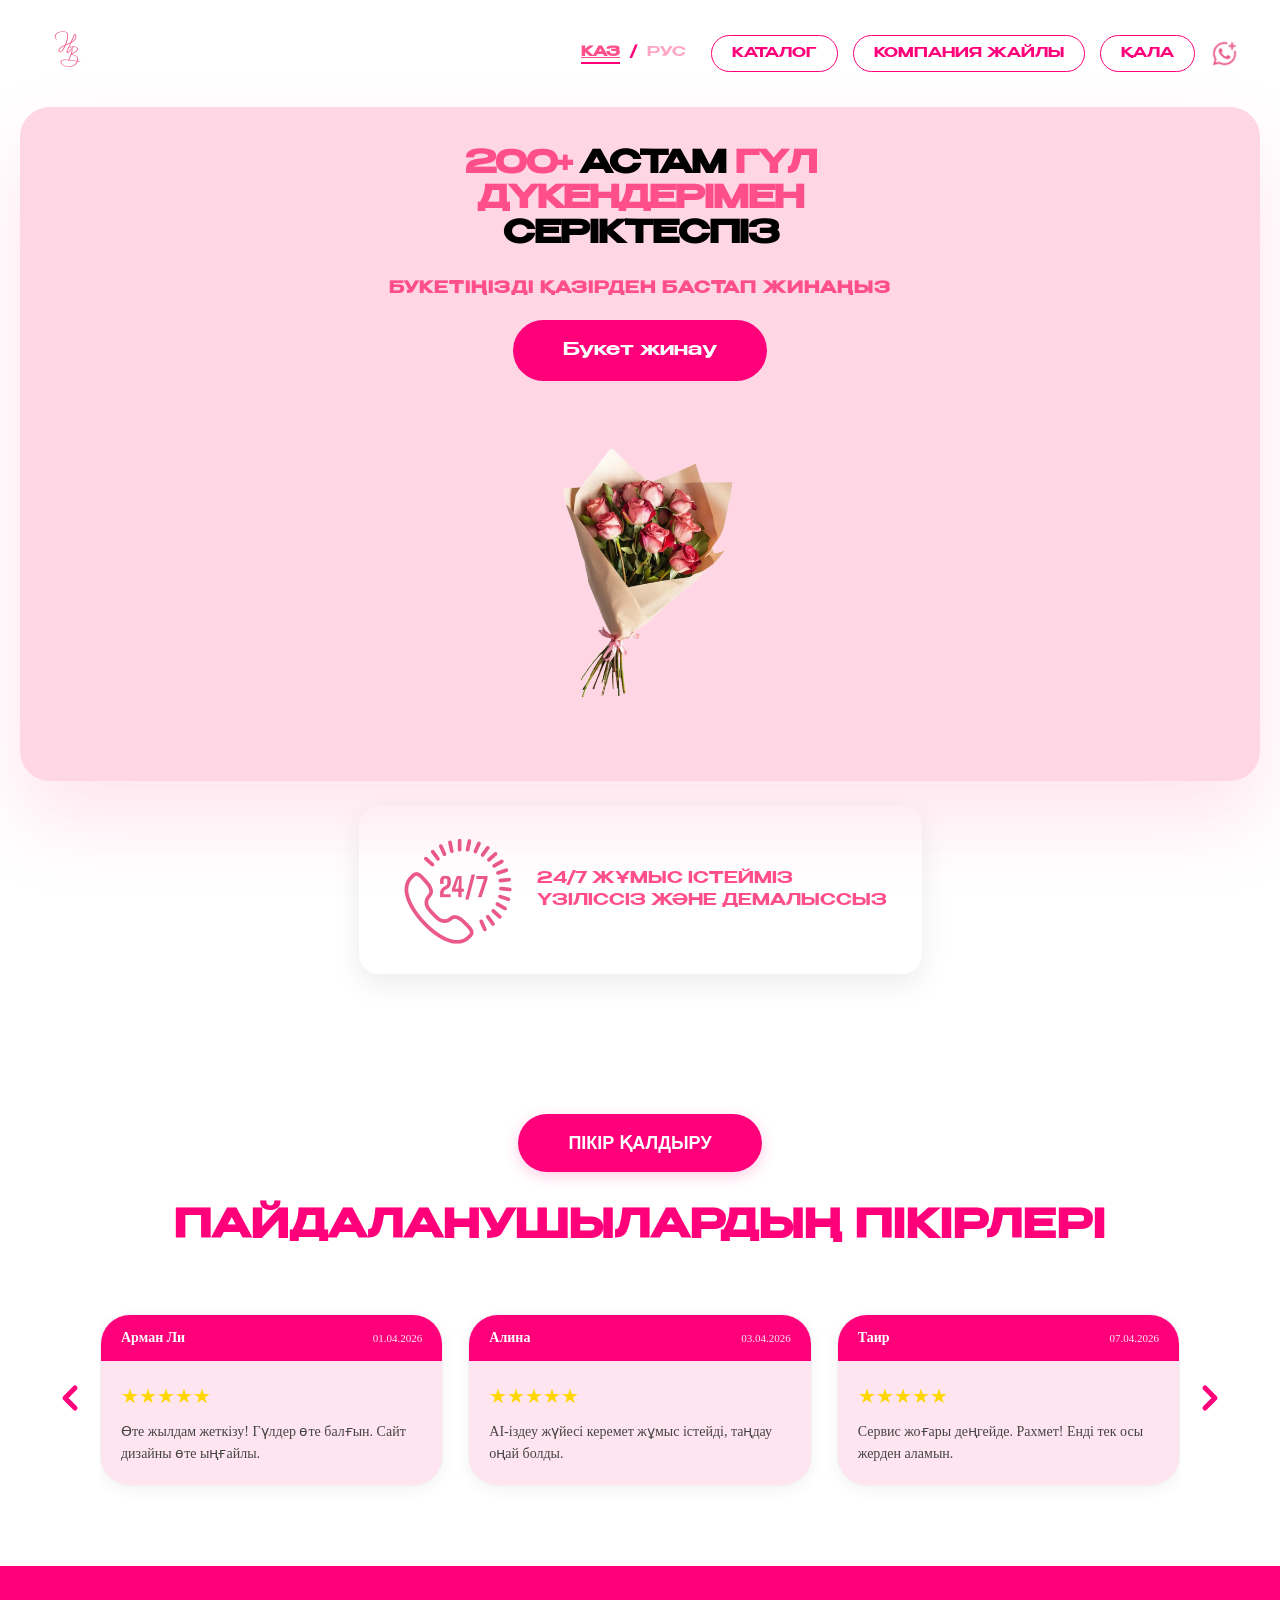
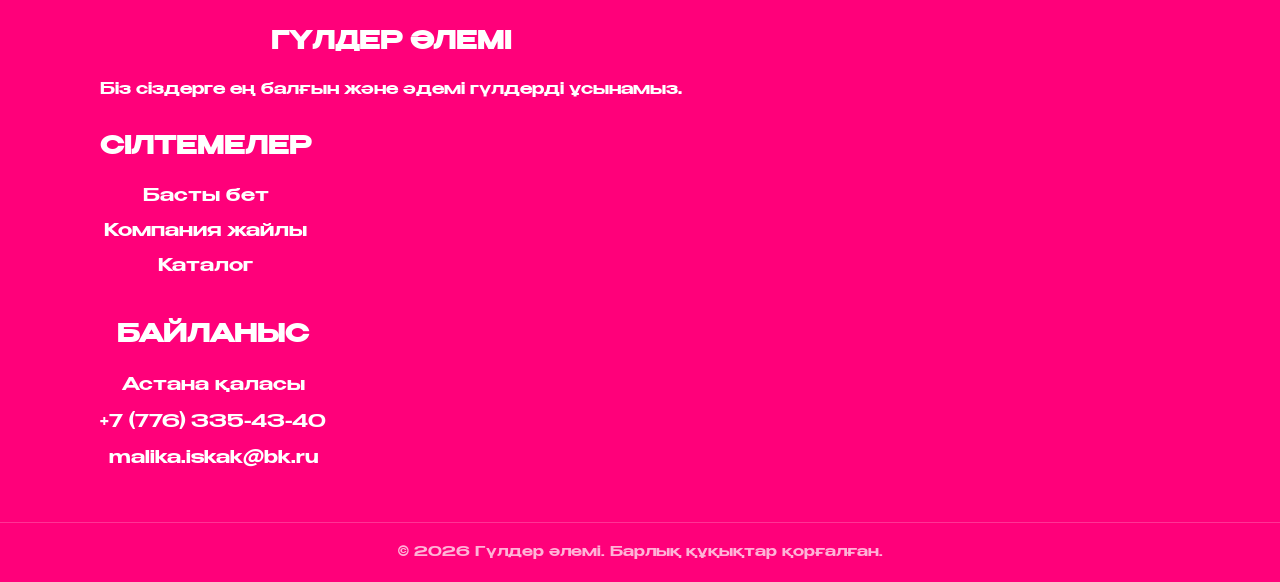
==== commit 967ab1f1: "Update index.html" ====
--- a/index.html
+++ b/index.html
@@ -2,9 +2,11 @@
 <html lang="kk">
 <head>
 <meta charset="UTF-8">
-<meta name="viewport" content="width=device-width, initial-scale=1.0">
 <title>Flower Service</title>
 <link rel="stylesheet" href="style.css">
+<link rel="stylesheet" href="mobile.css"
+media="screen and (max-width: 768px)"> 
+
 <link href="https://fonts.googleapis.com/css2?family=Montserrat:wght@400;700;900&display=swap" rel="stylesheet">
 
 <style>
--- a/mobile.css
+++ b/mobile.css
@@ -18,7 +18,7 @@
     background: white;
     font-family: 'Times New Roman', Times, serif;
     font-weight: normal;
-    overflow-x: hidden; /* Защита от горизонтальной прокрутки */
+    overflow-x: hidden;
 }
 
 /* --- HEADER --- */
@@ -223,29 +223,82 @@
 }
 
 @media screen and (max-width: 768px) {
-    .header { padding: 15px 20px; }
-    .slogan { display: none; } /* Скрываем слоган для экономии места */
+    /* Фикс заголовка и букета */
+    .hero {
+        display: flex !important;
+        flex-direction: column !important; /* Текст сверху, букет снизу */
+        padding: 40px 20px !important;
+        height: auto !important;
+        min-height: 100px !important;
+    }
+
+    .hero-text {
+        max-width: 100% !important;
+        text-align: center !important;
+    }
+
+    .hero-text h1 {
+        font-size: 28px !important;
+        line-height: 1.2 !important;
+    }
+
+    .hero-image {
+        position: static !important; /* Убирает наложение */
+        width: 100% !important;
+        max-width: 300px !important;
+        margin: 20px auto 0 !important;
+        display: block !important;
+    }
+
+    /* Фикс шапки */
+    .header {
+        flex-direction: column !important;
+        align-items: center !important;
+        padding: 15px !important;
+    }
+
+    .header-right-nav {
+        margin-top: 15px !important;
+        justify-content: center !important;
+        width: 100% !important;
+        flex-wrap: wrap !important;
+    }
+}
+
+    .slogan { display: none; }
 
     .layout { flex-direction: column; }
     .sidebar { width: 100%; margin-bottom: 30px; }
 
     .hero {
         padding: 40px 20px;
-        min-height: 450px;
+        min-height: auto;
         border-radius: 30px;
         flex-direction: column;
-        justify-content: flex-start;
-    }
-
-    .hero-text h1 { font-size: 36px; text-align: center; }
-    .hero-text p { text-align: center; }
+        justify-content: center;
+        text-align: center;
+    }
+
+    .hero-text {
+        max-width: 100%;
+        margin-bottom: 20px;
+    }
+
+    .hero-text h1 {
+        font-size: 32px;
+        line-height: 1.1;
+    }
+
+    .hero-text p { margin-bottom: 20px; }
+
     .hero-image {
         position: relative;
         width: 100%;
-        max-width: 400px;
+        max-width: 320px;
         right: 0;
         bottom: 0;
-        margin-top: 20px;
+        margin: 20px auto 0;
+        display: block;
     }
 
     .footer-container {
@@ -256,33 +309,25 @@
 }
 
 @media screen and (max-width: 480px) {
-    .header {
-        flex-direction: column;
-        gap: 15px;
-    }
-
-    .header-right-nav {
-        width: 100%;
-        justify-content: center;
-        flex-wrap: wrap;
+    .nav-btn, .city-btn {
+        padding: 6px 12px;
+        font-size: 12px;
     }
 
     .products-grid {
-        grid-template-columns: 1fr; /* Одна колонка на узких экранах */
+        grid-template-columns: 1fr;
         padding: 0 10px;
     }
 
     .catalog-header h1 {
         font-size: 18px;
         padding: 10px 20px;
+        width: 95%;
     }
 
     .main-btn {
         width: 100%;
         padding: 15px 20px;
-    }
-
-    .review-card {
-        width: 100%;
-    }
-}+        font-size: 16px;
+    }
+}
--- a/mobile.css
+++ b/mobile.css
@@ -18,7 +18,7 @@
     background: white;
     font-family: 'Times New Roman', Times, serif;
     font-weight: normal;
-    overflow-x: hidden; /* Защита от горизонтальной прокрутки */
+    overflow-x: hidden;
 }
 
 /* --- HEADER --- */
@@ -223,29 +223,82 @@
 }
 
 @media screen and (max-width: 768px) {
-    .header { padding: 15px 20px; }
-    .slogan { display: none; } /* Скрываем слоган для экономии места */
+    /* Фикс заголовка и букета */
+    .hero {
+        display: flex !important;
+        flex-direction: column !important; /* Текст сверху, букет снизу */
+        padding: 40px 20px !important;
+        height: auto !important;
+        min-height: 100px !important;
+    }
+
+    .hero-text {
+        max-width: 100% !important;
+        text-align: center !important;
+    }
+
+    .hero-text h1 {
+        font-size: 28px !important;
+        line-height: 1.2 !important;
+    }
+
+    .hero-image {
+        position: static !important; /* Убирает наложение */
+        width: 100% !important;
+        max-width: 300px !important;
+        margin: 20px auto 0 !important;
+        display: block !important;
+    }
+
+    /* Фикс шапки */
+    .header {
+        flex-direction: column !important;
+        align-items: center !important;
+        padding: 15px !important;
+    }
+
+    .header-right-nav {
+        margin-top: 15px !important;
+        justify-content: center !important;
+        width: 100% !important;
+        flex-wrap: wrap !important;
+    }
+}
+
+    .slogan { display: none; }
 
     .layout { flex-direction: column; }
     .sidebar { width: 100%; margin-bottom: 30px; }
 
     .hero {
         padding: 40px 20px;
-        min-height: 450px;
+        min-height: auto;
         border-radius: 30px;
         flex-direction: column;
-        justify-content: flex-start;
-    }
-
-    .hero-text h1 { font-size: 36px; text-align: center; }
-    .hero-text p { text-align: center; }
+        justify-content: center;
+        text-align: center;
+    }
+
+    .hero-text {
+        max-width: 100%;
+        margin-bottom: 20px;
+    }
+
+    .hero-text h1 {
+        font-size: 32px;
+        line-height: 1.1;
+    }
+
+    .hero-text p { margin-bottom: 20px; }
+
     .hero-image {
         position: relative;
         width: 100%;
-        max-width: 400px;
+        max-width: 320px;
         right: 0;
         bottom: 0;
-        margin-top: 20px;
+        margin: 20px auto 0;
+        display: block;
     }
 
     .footer-container {
@@ -256,33 +309,25 @@
 }
 
 @media screen and (max-width: 480px) {
-    .header {
-        flex-direction: column;
-        gap: 15px;
-    }
-
-    .header-right-nav {
-        width: 100%;
-        justify-content: center;
-        flex-wrap: wrap;
+    .nav-btn, .city-btn {
+        padding: 6px 12px;
+        font-size: 12px;
     }
 
     .products-grid {
-        grid-template-columns: 1fr; /* Одна колонка на узких экранах */
+        grid-template-columns: 1fr;
         padding: 0 10px;
     }
 
     .catalog-header h1 {
         font-size: 18px;
         padding: 10px 20px;
+        width: 95%;
     }
 
     .main-btn {
         width: 100%;
         padding: 15px 20px;
-    }
-
-    .review-card {
-        width: 100%;
-    }
-}+        font-size: 16px;
+    }
+}
